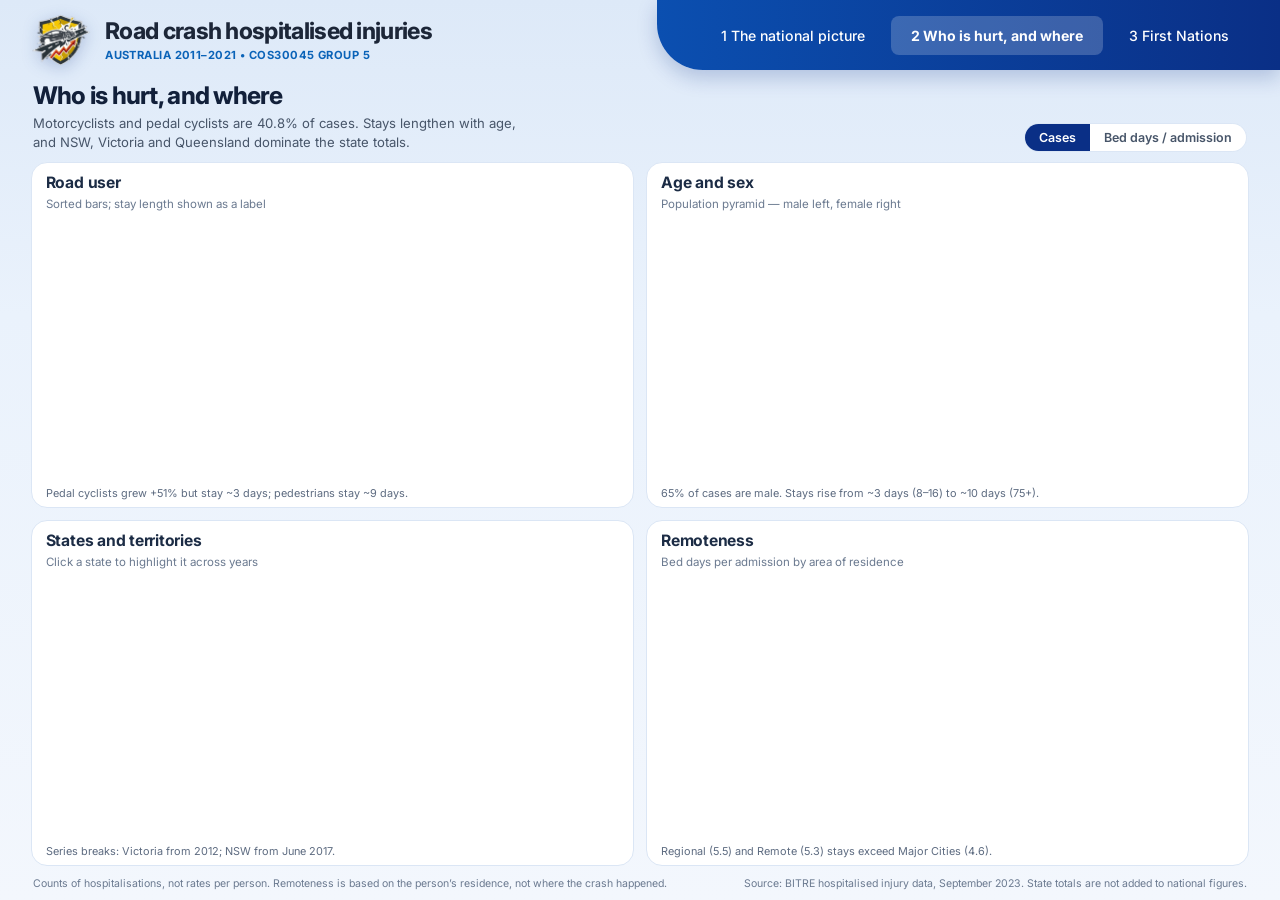
==== page2.html @ 99172b2d "refactoring and amendements to page 2 and 3" ====
<!DOCTYPE html>
<html lang="en">
<head>
  <meta charset="UTF-8">
  <meta name="viewport" content="width=device-width, initial-scale=1.0">
  <title>Who is hurt, and where | Road crash hospitalised injuries 2011–2021</title>
  <link rel="preconnect" href="https://fonts.googleapis.com">
  <link rel="preconnect" href="https://fonts.gstatic.com" crossorigin>
  <link href="https://fonts.googleapis.com/css2?family=Inter:wght@400;500;600;700;800&display=swap" rel="stylesheet">
  <link rel="stylesheet" href="css/styles.css">
  <link rel="stylesheet" href="css/page2.css">
</head>
<body>
  <div class="fit-shell">

    <header class="topbar">
      <div class="brand-block">
        <img class="brand-logo" src="assets/logo.png" alt="Dashboard logo">
        <div class="brand-text">
          <h1 class="brand-title">Road crash hospitalised injuries</h1>
          <p class="brand-subtitle">Australia 2011–2021 &bull; COS30045 Group 5</p>
        </div>
      </div>
      <nav class="tabbar" aria-label="Story pages">
        <a class="tab" href="index.html">1 The national picture</a>
        <a class="tab is-active" href="page2.html" aria-current="page">2 Who is hurt, and where</a>
        <a class="tab" href="page3.html">3 First Nations</a>
      </nav>
    </header>

    <main class="p2-main">
      <div class="p2-intro">
        <div>
          <h2 id="headline">Who is hurt, and where</h2>
          <p id="subline" class="p2-sub">
            Motorcyclists and pedal cyclists are 40.8% of cases. Stays lengthen with age,
            and NSW, Victoria and Queensland dominate the state totals.
          </p>
        </div>
        <div class="p2-controls">
          <div id="yearRail" class="year-rail" role="group" aria-label="Select year"></div>
          <div class="toggle" role="group" aria-label="Measure">
            <button type="button" id="btnCases" aria-pressed="true">Cases</button>
            <button type="button" id="btnStay" aria-pressed="false">Bed days / admission</button>
          </div>
        </div>
      </div>

      <section class="p2-grid" aria-label="Demographic and place charts">
        <article class="chart-card">
          <div class="chart-header">
            <div>
              <h2 class="chart-title">Road user</h2>
              <p class="chart-subtitle">Sorted bars; stay length shown as a label</p>
            </div>
          </div>
          <div id="roadUserChart" class="svg-container"></div>
          <p class="chart-insight">Pedal cyclists grew +51% but stay ~3 days; pedestrians stay ~9 days.</p>
        </article>

        <article class="chart-card">
          <div class="chart-header">
            <div>
              <h2 class="chart-title">Age and sex</h2>
              <p class="chart-subtitle">Population pyramid — male left, female right</p>
            </div>
          </div>
          <div id="ageSexChart" class="svg-container"></div>
          <p class="chart-insight">65% of cases are male. Stays rise from ~3 days (8–16) to ~10 days (75+).</p>
        </article>

        <article class="chart-card">
          <div class="chart-header">
            <div>
              <h2 class="chart-title">States and territories</h2>
              <p class="chart-subtitle">Click a state to highlight it across years</p>
            </div>
          </div>
          <div id="stateChart" class="svg-container"></div>
          <p class="chart-insight">Series breaks: Victoria from 2012; NSW from June 2017.</p>
        </article>

        <article class="chart-card">
          <div class="chart-header">
            <div>
              <h2 class="chart-title">Remoteness</h2>
              <p class="chart-subtitle">Bed days per admission by area of residence</p>
            </div>
          </div>
          <div id="remotenessChart" class="svg-container"></div>
          <p class="chart-insight">Regional (5.5) and Remote (5.3) stays exceed Major Cities (4.6).</p>
        </article>
      </section>
    </main>

    <footer class="footer-bar">
      <span>Counts of hospitalisations, not rates per person. Remoteness is based on the person’s residence, not where the crash happened.</span>
      <span>Source: BITRE hospitalised injury data, September 2023. State totals are not added to national figures.</span>
    </footer>
  </div>

  <script src="https://d3js.org/d3.v7.min.js"></script>
  <script src="js/shared-constants.js"></script>
  <script src="js/page2.js"></script>
</body>
</html>
---- css/styles.css ----
:root {
  color-scheme: light;
  --pad: clamp(16px, 2.4vw, 36px);
  --text-main: #1f2a3d;
  --text-muted: #6b7a90;
  --border-color: #dbe6f5;
  --blue-dark: #0a2f86;
  --blue: #0a63b8;
  --blue-light: #33b1f0;
}

* { box-sizing: border-box; margin: 0; padding: 0; }

html { min-width: 320px; scroll-behavior: smooth; }

body {
  min-height: 100vh;
  font-family: Inter, "Segoe UI", ui-sans-serif, system-ui, -apple-system, sans-serif;
  background: linear-gradient(180deg, #dde9f8 0%, #eaf2fc 35%, #f3f7fd 100%) fixed;
  color: var(--text-main);
  -webkit-font-smoothing: antialiased;
}

button, select { font: inherit; }
[hidden] { display: none !important; }
.control-item select:disabled { cursor: default; opacity: 0.6; }
.data-scope { color: #4a586d; font-size: 0.78rem; line-height: 1.5; }
.chart-note { margin-top: 10px; color: #5d6b80; font-size: 0.73rem; line-height: 1.5; }
.heat-table th:focus-visible, .heat-table tr:focus-visible { outline: 2px solid var(--blue); outline-offset: -2px; }

.dashboard-shell {
  width: min(100%, 1760px);
  min-height: 100vh;
  margin: 0 auto;
  padding: 0 var(--pad) 20px;
  display: flex;
  flex-direction: column;
  gap: 18px;
}

/* ---------- Header: brand + curved tab bar ---------- */
.topbar {
  display: flex;
  align-items: stretch;
  justify-content: space-between;
  gap: 24px;
  margin: 0 calc(var(--pad) * -1);
  padding-left: var(--pad);
}

.brand-block { display: flex; align-items: center; gap: 14px; min-width: 0; padding: 14px 0 4px; }

.brand-logo {
  display: block;
  flex-shrink: 0;
  width: auto;
  height: 66px;
  filter: drop-shadow(0 4px 8px rgba(10, 47, 134, 0.22));
}

.brand-text { min-width: 0; }
.brand-title { font-size: clamp(1.15rem, 1.8vw, 1.7rem); font-weight: 750; letter-spacing: -0.03em; line-height: 1.15; color: #1c2638; }
.brand-subtitle { margin-top: 4px; color: var(--blue); font-size: 0.7rem; font-weight: 700; letter-spacing: 0.04em; text-transform: uppercase; }

.tabbar {
  display: flex;
  align-items: center;
  gap: 6px;
  flex-shrink: 0;
  padding: 0 var(--pad) 0 44px;
  border-radius: 0 0 0 46px;
  background: linear-gradient(90deg, #0b4fb0, var(--blue-dark));
  box-shadow: 0 8px 20px rgba(10, 47, 134, 0.22);
}

.tab {
  padding: 11px 20px;
  border-radius: 8px;
  color: #fff;
  font-size: 0.88rem;
  font-weight: 500;
  text-decoration: none;
  white-space: nowrap;
  transition: background 150ms ease;
}
.tab:hover { background: rgba(255, 255, 255, 0.12); }
.tab.is-active { background: rgba(255, 255, 255, 0.2); font-weight: 700; }

.btn-reset {
  margin-left: 14px;
  padding: 11px 20px;
  border: 0;
  border-radius: 8px;
  background: #fff;
  color: #0a4fb0;
  font-size: 0.86rem;
  font-weight: 700;
  white-space: nowrap;
  cursor: pointer;
  box-shadow: 0 3px 8px rgba(0, 0, 0, 0.12);
  transition: transform 120ms ease, background 120ms ease;
}
.btn-reset:hover { background: #eef5ff; }
.btn-reset:active { transform: translateY(1px); }

/* ---------- Filters ---------- */
.controls-bar { display: flex; flex-wrap: wrap; align-items: end; gap: 12px; }
.control-item { display: flex; flex-direction: column; gap: 5px; }

.control-item label {
  padding-left: 2px;
  color: var(--text-muted);
  font-size: 0.66rem;
  font-weight: 700;
  letter-spacing: 0.08em;
  text-transform: uppercase;
}

.control-item select {
  min-height: 40px;
  min-width: 190px;
  padding: 0 32px 0 12px;
  border: 1px solid var(--border-color);
  border-radius: 10px;
  outline: none;
  background-color: #fff;
  color: var(--text-main);
  font-size: 0.82rem;
  font-weight: 550;
  cursor: pointer;
  transition: border-color 150ms ease, box-shadow 150ms ease;
}
.control-item select:hover { border-color: #b9cde9; }
.control-item select:focus-visible, .btn-reset:focus-visible, .tab:focus-visible {
  outline: 3px solid rgba(51, 177, 240, 0.45);
  outline-offset: 2px;
}

/* ---------- KPI gradient cards ---------- */
.kpi-strip { display: grid; grid-template-columns: repeat(7, minmax(0, 1fr)); gap: 14px; }

.kpi-card {
  display: flex;
  min-width: 0;
  min-height: 130px;
  flex-direction: column;
  justify-content: space-between;
  gap: 6px;
  padding: 18px 18px 16px;
  border-radius: 16px;
  color: #fff;
  box-shadow: 0 8px 18px rgba(30, 50, 110, 0.16);
}

.kpi-label { font-size: 0.95rem; font-weight: 500; opacity: 0.95; line-height: 1.25; }
.kpi-value { font-size: clamp(1.45rem, 1.9vw, 2.05rem); font-weight: 750; letter-spacing: -0.03em; line-height: 1.05; overflow-wrap: anywhere; }
.kpi-sub { font-size: 0.72rem; line-height: 1.35; opacity: 0.85; }

.kpi-1 { background: linear-gradient(135deg, #6a35c4, #4d57d2); }
.kpi-2 { background: linear-gradient(135deg, #153d94, #0c5fb6); }
.kpi-3 { background: linear-gradient(135deg, #0a86c9, #0398da); }
.kpi-4 { background: linear-gradient(135deg, #10a58f, #22d07c); }
.kpi-5 { background: linear-gradient(135deg, #d24a9c, #ec6670); }
.kpi-6 { background: linear-gradient(135deg, #7b3fb3, #8f58c4); }
.kpi-7 { background: linear-gradient(135deg, #5b3ec3, #4a62d6); }

/* ---------- Chart cards ---------- */
.charts-grid { display: grid; grid-template-columns: repeat(2, minmax(0, 1fr)); gap: 16px; }

.chart-card {
  display: flex;
  min-width: 0;
  min-height: 360px;
  flex-direction: column;
  padding: 18px 20px 14px;
  border: 1px solid var(--border-color);
  border-radius: 16px;
  background: #fff;
  scroll-margin-top: 12px;
}

.chart-header { display: flex; align-items: flex-start; justify-content: space-between; gap: 12px; margin-bottom: 6px; }
.chart-header > div { min-width: 0; }
.chart-title { color: #1c2c45; font-size: 0.98rem; font-weight: 700; letter-spacing: -0.015em; line-height: 1.3; }
.chart-subtitle { margin-top: 3px; color: var(--text-muted); font-size: 0.72rem; line-height: 1.4; }

.chart-badge {
  flex-shrink: 0;
  padding: 6px 10px;
  border-radius: 999px;
  background: #eaf4fd;
  color: var(--blue);
  font-size: 0.64rem;
  font-weight: 700;
  line-height: 1;
  white-space: nowrap;
}

.svg-container { position: relative; width: 100%; min-height: 250px; flex: 1 1 0; }
.svg-container svg { display: block; width: 100%; height: 100%; overflow: visible; }

.chart-legend { display: flex; flex-wrap: wrap; gap: 6px 16px; padding: 4px 0 2px; color: #4a586d; font-size: 0.74rem; }
.chart-legend:empty { display: none; }
.legend-item { display: inline-flex; align-items: center; gap: 6px; cursor: pointer; }
.legend-swatch { display: inline-block; width: 9px; height: 9px; border-radius: 50%; }

/* ---------- D3 axes, grid, tooltip ---------- */
.axis path, .axis line { stroke: #e3eaf4; }
.axis text { fill: #5d6b80; font-size: 11px; font-family: inherit; }
.grid line { stroke: #d5deea; stroke-dasharray: 1.5, 3; }
.grid path { stroke: none; }
.bar-interactive { cursor: pointer; transition: opacity 120ms ease; }
.bar-interactive:hover { opacity: 0.8; }

.d3-tooltip {
  position: fixed;
  z-index: 1000;
  max-width: 270px;
  padding: 10px 13px;
  border-radius: 10px;
  background: rgba(14, 32, 76, 0.96);
  box-shadow: 0 10px 28px rgba(10, 25, 60, 0.25);
  color: #f8fbff;
  font-size: 0.76rem;
  line-height: 1.5;
  opacity: 0;
  pointer-events: none;
  transition: opacity 100ms ease;
}
.d3-tooltip strong { display: block; margin-bottom: 4px; padding-bottom: 4px; border-bottom: 1px solid rgba(255, 255, 255, 0.18); color: #fff; font-size: 0.82rem; }

.footer-bar {
  display: flex;
  align-items: flex-start;
  justify-content: space-between;
  gap: 12px 24px;
  padding: 4px 2px 8px;
  color: #6b7a90;
  font-size: 0.68rem;
  line-height: 1.5;
}

/* ---------- Responsive ---------- */
@media (max-width: 1400px) {
  .kpi-strip { grid-template-columns: repeat(4, minmax(0, 1fr)); }
}

@media (max-width: 1100px) {
  .topbar { flex-direction: column; gap: 10px; padding-right: 0; }
  .tabbar { overflow-x: auto; padding: 8px var(--pad); border-radius: 0; }
  .brand-block { padding-top: 14px; }
  .charts-grid { grid-template-columns: minmax(0, 1fr); }
}

@media (max-width: 760px) {
  .kpi-strip { grid-template-columns: repeat(2, minmax(0, 1fr)); gap: 10px; }
  .kpi-card { min-height: 112px; padding: 14px; }
  .controls-bar { display: grid; grid-template-columns: repeat(2, minmax(0, 1fr)); }
  .control-item select { width: 100%; min-width: 0; }
  .chart-card { min-height: 320px; padding: 15px 14px 12px; }
  .footer-bar { flex-direction: column; gap: 5px; }
}

@media (max-width: 420px) {
  .kpi-strip { grid-template-columns: minmax(0, 1fr); }
  .chart-header { flex-direction: column; }
}

@media (prefers-reduced-motion: reduce) {
  *, *::before, *::after { scroll-behavior: auto !important; transition-duration: 0.01ms !important; }
}

/* ---------- Views (tabs) & expandable charts ---------- */
.chart-card.is-hidden { display: none; }
.charts-grid .chart-card.is-solo { grid-column: 1 / -1; min-height: 520px; }

.chart-actions { display: flex; align-items: center; gap: 8px; flex-shrink: 0; }

.btn-expand {
  display: grid;
  width: 30px;
  height: 30px;
  place-items: center;
  border: 1px solid var(--border-color);
  border-radius: 8px;
  background: #f4f8fe;
  color: var(--blue);
  cursor: pointer;
  transition: background 120ms ease, border-color 120ms ease;
}
.btn-expand:hover { background: #e3effc; border-color: #b9cde9; }
.btn-expand:focus-visible { outline: 3px solid rgba(51, 177, 240, 0.45); outline-offset: 2px; }
.btn-expand .material-symbols-outlined { font-size: 18px; line-height: 1; }

.backdrop {
  position: fixed;
  z-index: 800;
  inset: 0;
  display: none;
  background: rgba(10, 30, 70, 0.5);
  backdrop-filter: blur(3px);
}
.backdrop.is-open { display: block; }
body.no-scroll { overflow: hidden; }

.charts-grid .chart-card.is-expanded {
  position: fixed;
  z-index: 900;
  inset: 5vh 5vw;
  min-height: 0;
  padding: 24px 28px 18px;
  box-shadow: 0 24px 70px rgba(5, 20, 60, 0.4);
}
.chart-card.is-expanded .chart-title { font-size: 1.2rem; }
.chart-card.is-expanded .svg-container { min-height: 0; }

@media (max-width: 760px) {
  .charts-grid .chart-card.is-expanded { inset: 2vh 2vw; padding: 16px 14px 12px; }
  .charts-grid .chart-card.is-solo { min-height: 380px; }
  .responsive-chart { flex: 0 0 auto; }
  .responsive-chart svg { height: auto; }
}

/* ---------- Heat-map tables ---------- */
.charts-grid .chart-card.is-wide { grid-column: 1 / -1; min-height: 380px; }

.table-container { display: flex; min-height: 0; flex: 1 1 auto; flex-direction: column; }
.table-wrap { max-height: 460px; flex: 1 1 auto; overflow: auto; border-top: 1px solid #edf1f7; }
.chart-card.is-expanded .table-wrap { max-height: none; }

.heat-table { width: 100%; border-collapse: collapse; font-size: 0.84rem; }
.heat-table th {
  position: sticky;
  top: 0;
  z-index: 1;
  padding: 12px 10px;
  border-bottom: 1px solid #e5ecf5;
  background: #fff;
  color: #1c2c45;
  font-size: 0.82rem;
  font-weight: 700;
  line-height: 1.25;
  cursor: pointer;
  user-select: none;
}
.heat-table th:hover { color: var(--blue); }
.sort-arrow { display: block; color: #1c2c45; font-size: 0.6rem; line-height: 1; }
.heat-table .col-text { text-align: left; }
.heat-table .col-num { text-align: right; font-variant-numeric: tabular-nums; }
.heat-table td { padding: 9px 10px; border-bottom: 1px solid #f1f4f9; color: #26334a; }
.heat-table tbody tr:nth-child(even) td.col-text { background: #f7fafd; }
.heat-table tbody tr.is-clickable { cursor: pointer; }
.heat-table tbody tr.is-clickable:hover td { filter: brightness(0.96); }
.heat-table tbody tr.is-active td.col-text { font-weight: 700; color: var(--blue); box-shadow: inset 3px 0 0 var(--highlight, #e0557a); }
.heat-table tbody tr.is-active td { font-weight: 700; }

/* Shown inside a card when its chart/table fails to draw */
.chart-error {
  margin: 12px 0;
  padding: 12px 14px;
  border: 1px solid #f3c9d3;
  border-radius: 10px;
  background: #fff4f6;
  color: #a1264a;
  font-size: 0.78rem;
  line-height: 1.5;
}


html, body { height: 100%; overflow: hidden; }

/* The whole page is exactly one viewport tall, so nothing scrolls */
.fit-shell {
  display: grid;
  grid-template-rows: auto minmax(0, 1fr) auto;
  gap: 10px;
  width: min(100%, 1760px);
  height: 100vh;
  margin: 0 auto;
  padding: 0 var(--pad) 8px;
}
.fit-shell .topbar { margin-bottom: 0; }
.fit-shell .brand-logo { height: 52px; }

/* Page-1 layout lives in css/page1.css; pages 2–3 have their own layout sheets. */
.toggle { display: inline-flex; flex-shrink: 0; border: 1px solid var(--border-color); border-radius: 999px; overflow: hidden; }
.toggle button { padding: 6px 14px; border: 0; background: #fff; color: #475569; font-size: 0.78rem; font-weight: 600; cursor: pointer; }
.toggle button[aria-pressed="true"] { background: var(--blue-dark); color: #fff; }
.toggle button:focus-visible { outline: 3px solid rgba(51, 177, 240, 0.6); outline-offset: 2px; }

.fit-shell .footer-bar { padding: 0 2px; font-size: 0.66rem; }

@media (max-height: 720px) {
  .fit-shell .brand-logo { height: 40px; }
}
---- css/page2.css ----
/*
 * Page 2 layout: headline strip + 2×2 chart grid, fixed to one viewport.
 * AI prompts used: build page 2 in the same one-screen / minmax(0) / SVG-in-box
 * style as page 1, with shared year selector and cases / stay toggle.
 */

.p2-main {
  display: grid;
  grid-template-rows: auto minmax(0, 1fr);
  gap: 10px;
  min-height: 0;
}

.p2-intro {
  display: flex;
  align-items: flex-end;
  justify-content: space-between;
  gap: 12px 20px;
  min-width: 0;
  padding: 2px 2px 0;
}

.p2-intro h2 {
  font-size: clamp(1.15rem, 1.9vw, 1.7rem);
  font-weight: 750;
  letter-spacing: -0.03em;
  line-height: 1.15;
  color: #12203a;
}

.p2-intro .p2-sub {
  margin-top: 4px;
  color: #475569;
  font-size: 0.82rem;
  line-height: 1.45;
  max-width: 62ch;
}

.p2-controls {
  display: flex;
  flex-wrap: wrap;
  align-items: center;
  justify-content: flex-end;
  gap: 10px;
  flex-shrink: 0;
}

.year-rail {
  display: flex;
  flex-wrap: wrap;
  gap: 4px;
  max-width: min(100%, 560px);
}

.year-rail button {
  min-width: 40px;
  padding: 5px 8px;
  border: 1px solid var(--border-color);
  border-radius: 8px;
  background: #fff;
  color: #475569;
  font-size: 0.72rem;
  font-weight: 650;
  cursor: pointer;
}

.year-rail button[aria-pressed="true"] {
  border-color: var(--blue-dark);
  background: var(--blue-dark);
  color: #fff;
}

.year-rail button:focus-visible,
.toggle button:focus-visible,
.p2-grid [tabindex]:focus-visible {
  outline: 3px solid rgba(51, 177, 240, 0.6);
  outline-offset: 2px;
}

.p2-grid {
  display: grid;
  grid-template-columns: repeat(2, minmax(0, 1fr));
  grid-template-rows: repeat(2, minmax(0, 1fr));
  gap: 12px;
  min-height: 0;
}

.p2-grid .chart-card {
  min-height: 0;
  padding: 10px 14px 6px;
}

.p2-grid .svg-container {
  min-height: 0;
  overflow: hidden;
}

.p2-grid .svg-container svg {
  position: absolute;
  inset: 0;
  width: 100%;
  height: 100%;
}

.chart-insight {
  margin-top: 2px;
  color: #5d6b80;
  font-size: 0.68rem;
  line-height: 1.35;
}

.fit-shell .footer-bar a {
  color: inherit;
}

@media (max-height: 720px) {
  .p2-intro .p2-sub,
  .chart-insight { display: none; }
  .p2-grid { gap: 8px; }
  .p2-grid .chart-card { padding: 8px 10px 4px; }
}

@media (max-width: 980px) {
  .p2-intro { flex-direction: column; align-items: stretch; }
  .p2-controls { justify-content: flex-start; }
  .p2-grid {
    grid-template-columns: minmax(0, 1fr);
    grid-template-rows: repeat(4, minmax(0, 1fr));
  }
}
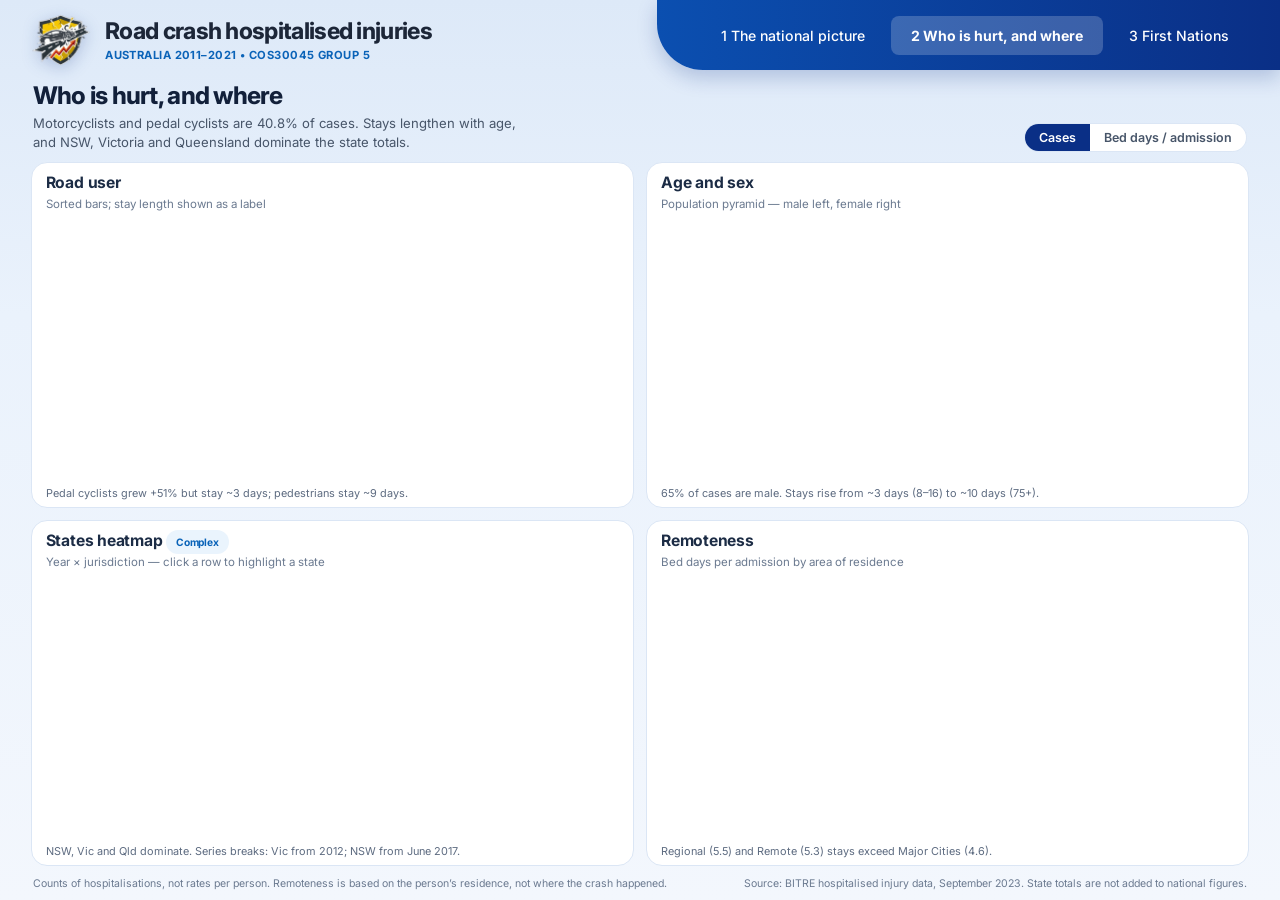
==== commit 5b5832a5: "refactoring the graphs and adding complex charts" ====
--- a/page2.html
+++ b/page2.html
@@ -72,12 +72,12 @@
         <article class="chart-card">
           <div class="chart-header">
             <div>
-              <h2 class="chart-title">States and territories</h2>
-              <p class="chart-subtitle">Click a state to highlight it across years</p>
+              <h2 class="chart-title">States heatmap <span class="chart-badge">Complex</span></h2>
+              <p class="chart-subtitle">Year × jurisdiction — click a row to highlight a state</p>
             </div>
           </div>
           <div id="stateChart" class="svg-container"></div>
-          <p class="chart-insight">Series breaks: Victoria from 2012; NSW from June 2017.</p>
+          <p class="chart-insight">NSW, Vic and Qld dominate. Series breaks: Vic from 2012; NSW from June 2017.</p>
         </article>
 
         <article class="chart-card">
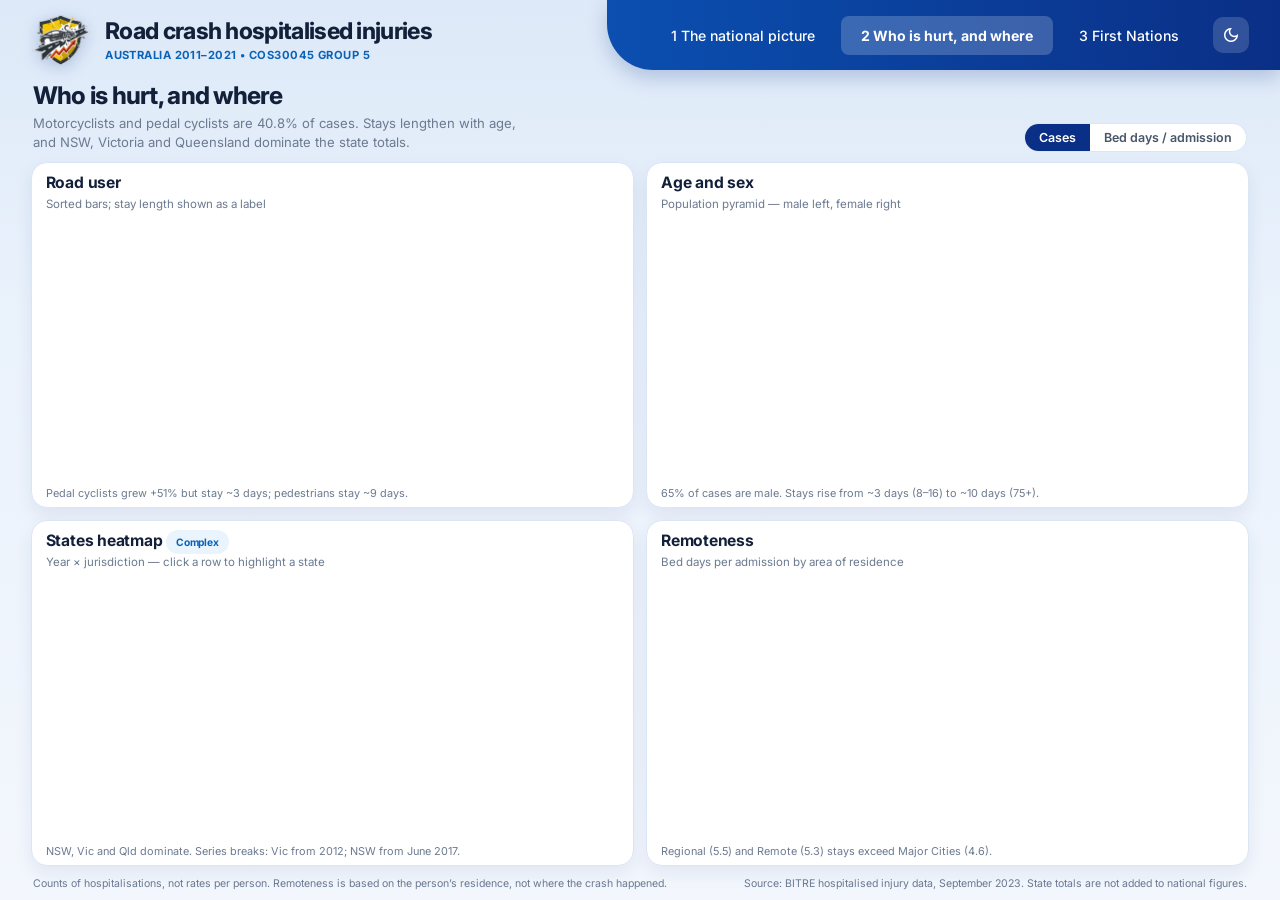
==== commit de81bc11: "added dark and light mode feature" ====
--- a/page2.html
+++ b/page2.html
@@ -4,9 +4,20 @@
   <meta charset="UTF-8">
   <meta name="viewport" content="width=device-width, initial-scale=1.0">
   <title>Who is hurt, and where | Road crash hospitalised injuries 2011–2021</title>
+  <script>
+    (function () {
+      try {
+        var t = localStorage.getItem("cos30045-theme");
+        if (t === "dark" || (!t && window.matchMedia("(prefers-color-scheme: dark)").matches)) {
+          document.documentElement.setAttribute("data-theme", "dark");
+        }
+      } catch (e) { /* ignore */ }
+    })();
+  </script>
   <link rel="preconnect" href="https://fonts.googleapis.com">
   <link rel="preconnect" href="https://fonts.gstatic.com" crossorigin>
   <link href="https://fonts.googleapis.com/css2?family=Inter:wght@400;500;600;700;800&display=swap" rel="stylesheet">
+  <link href="https://fonts.googleapis.com/css2?family=Material+Symbols+Outlined:opsz,wght,FILL,GRAD@24,400,0,0&display=swap" rel="stylesheet">
   <link rel="stylesheet" href="css/styles.css">
   <link rel="stylesheet" href="css/page2.css">
 </head>
@@ -25,6 +36,9 @@
         <a class="tab" href="index.html">1 The national picture</a>
         <a class="tab is-active" href="page2.html" aria-current="page">2 Who is hurt, and where</a>
         <a class="tab" href="page3.html">3 First Nations</a>
+        <button type="button" class="btn-theme" id="themeToggle" aria-label="Switch to dark mode" title="Dark mode">
+          <span class="material-symbols-outlined" aria-hidden="true">dark_mode</span>
+        </button>
       </nav>
     </header>
 
--- a/css/styles.css
+++ b/css/styles.css
@@ -3,10 +3,50 @@
   --pad: clamp(16px, 2.4vw, 36px);
   --text-main: #1f2a3d;
   --text-muted: #6b7a90;
+  --text-heading: #12203a;
   --border-color: #dbe6f5;
   --blue-dark: #0a2f86;
   --blue: #0a63b8;
   --blue-light: #33b1f0;
+  --page-bg: linear-gradient(180deg, #dde9f8 0%, #eaf2fc 35%, #f3f7fd 100%);
+  --card-bg: #fff;
+  --card-shadow: 0 8px 18px rgba(30, 50, 110, 0.08);
+  --control-bg: #fff;
+  --control-text: #475569;
+  --axis-stroke: #e3eaf4;
+  --grid-stroke: #d5deea;
+  --axis-text: #5d6b80;
+  --badge-bg: #eaf4fd;
+  --expand-bg: #f4f8fe;
+  --footer-text: #6b7a90;
+  --chart-ink: #1e293b;
+  --chart-muted: #475569;
+  --chart-warn: #b45309;
+}
+
+html[data-theme="dark"] {
+  color-scheme: dark;
+  --text-main: #e8eef7;
+  --text-muted: #9aabc2;
+  --text-heading: #f1f5fb;
+  --border-color: #2c3b55;
+  --blue-dark: #3d7fd4;
+  --blue: #5ba3e8;
+  --blue-light: #7ec8f5;
+  --page-bg: linear-gradient(180deg, #0b1424 0%, #111c31 40%, #15233a 100%);
+  --card-bg: #182338;
+  --card-shadow: 0 10px 24px rgba(0, 0, 0, 0.35);
+  --control-bg: #1e2d45;
+  --control-text: #c5d0e0;
+  --axis-stroke: #2f405c;
+  --grid-stroke: #2a3a52;
+  --axis-text: #9aabc2;
+  --badge-bg: #243552;
+  --expand-bg: #1e2d45;
+  --footer-text: #8a9bb3;
+  --chart-ink: #e2e8f0;
+  --chart-muted: #94a3b8;
+  --chart-warn: #f0b45a;
 }
 
 * { box-sizing: border-box; margin: 0; padding: 0; }
@@ -16,16 +56,17 @@
 body {
   min-height: 100vh;
   font-family: Inter, "Segoe UI", ui-sans-serif, system-ui, -apple-system, sans-serif;
-  background: linear-gradient(180deg, #dde9f8 0%, #eaf2fc 35%, #f3f7fd 100%) fixed;
+  background: var(--page-bg) fixed;
   color: var(--text-main);
   -webkit-font-smoothing: antialiased;
+  transition: background-color 200ms ease, color 200ms ease;
 }
 
 button, select { font: inherit; }
 [hidden] { display: none !important; }
 .control-item select:disabled { cursor: default; opacity: 0.6; }
-.data-scope { color: #4a586d; font-size: 0.78rem; line-height: 1.5; }
-.chart-note { margin-top: 10px; color: #5d6b80; font-size: 0.73rem; line-height: 1.5; }
+.data-scope { color: var(--text-muted); font-size: 0.78rem; line-height: 1.5; }
+.chart-note { margin-top: 10px; color: var(--text-muted); font-size: 0.73rem; line-height: 1.5; }
 .heat-table th:focus-visible, .heat-table tr:focus-visible { outline: 2px solid var(--blue); outline-offset: -2px; }
 
 .dashboard-shell {
@@ -59,8 +100,30 @@
 }
 
 .brand-text { min-width: 0; }
-.brand-title { font-size: clamp(1.15rem, 1.8vw, 1.7rem); font-weight: 750; letter-spacing: -0.03em; line-height: 1.15; color: #1c2638; }
+.brand-title { font-size: clamp(1.15rem, 1.8vw, 1.7rem); font-weight: 750; letter-spacing: -0.03em; line-height: 1.15; color: var(--text-heading); }
 .brand-subtitle { margin-top: 4px; color: var(--blue); font-size: 0.7rem; font-weight: 700; letter-spacing: 0.04em; text-transform: uppercase; }
+
+.btn-theme {
+  display: grid;
+  width: 36px;
+  height: 36px;
+  margin-left: 8px;
+  place-items: center;
+  flex-shrink: 0;
+  border: 0;
+  border-radius: 10px;
+  background: rgba(255, 255, 255, 0.16);
+  color: #fff;
+  cursor: pointer;
+  transition: background 150ms ease, transform 120ms ease;
+}
+.btn-theme:hover { background: rgba(255, 255, 255, 0.26); }
+.btn-theme:active { transform: translateY(1px); }
+.btn-theme:focus-visible {
+  outline: 3px solid rgba(51, 177, 240, 0.55);
+  outline-offset: 2px;
+}
+.btn-theme .material-symbols-outlined { font-size: 20px; line-height: 1; }
 
 .tabbar {
   display: flex;
@@ -175,20 +238,22 @@
   padding: 18px 20px 14px;
   border: 1px solid var(--border-color);
   border-radius: 16px;
-  background: #fff;
+  background: var(--card-bg);
+  box-shadow: var(--card-shadow);
   scroll-margin-top: 12px;
+  transition: background-color 200ms ease, border-color 200ms ease, box-shadow 200ms ease;
 }
 
 .chart-header { display: flex; align-items: flex-start; justify-content: space-between; gap: 12px; margin-bottom: 6px; }
 .chart-header > div { min-width: 0; }
-.chart-title { color: #1c2c45; font-size: 0.98rem; font-weight: 700; letter-spacing: -0.015em; line-height: 1.3; }
+.chart-title { color: var(--text-heading); font-size: 0.98rem; font-weight: 700; letter-spacing: -0.015em; line-height: 1.3; }
 .chart-subtitle { margin-top: 3px; color: var(--text-muted); font-size: 0.72rem; line-height: 1.4; }
 
 .chart-badge {
   flex-shrink: 0;
   padding: 6px 10px;
   border-radius: 999px;
-  background: #eaf4fd;
+  background: var(--badge-bg);
   color: var(--blue);
   font-size: 0.64rem;
   font-weight: 700;
@@ -199,15 +264,15 @@
 .svg-container { position: relative; width: 100%; min-height: 250px; flex: 1 1 0; }
 .svg-container svg { display: block; width: 100%; height: 100%; overflow: visible; }
 
-.chart-legend { display: flex; flex-wrap: wrap; gap: 6px 16px; padding: 4px 0 2px; color: #4a586d; font-size: 0.74rem; }
+.chart-legend { display: flex; flex-wrap: wrap; gap: 6px 16px; padding: 4px 0 2px; color: var(--text-muted); font-size: 0.74rem; }
 .chart-legend:empty { display: none; }
 .legend-item { display: inline-flex; align-items: center; gap: 6px; cursor: pointer; }
 .legend-swatch { display: inline-block; width: 9px; height: 9px; border-radius: 50%; }
 
 /* ---------- D3 axes, grid, tooltip ---------- */
-.axis path, .axis line { stroke: #e3eaf4; }
-.axis text { fill: #5d6b80; font-size: 11px; font-family: inherit; }
-.grid line { stroke: #d5deea; stroke-dasharray: 1.5, 3; }
+.axis path, .axis line { stroke: var(--axis-stroke); }
+.axis text { fill: var(--axis-text); font-size: 11px; font-family: inherit; }
+.grid line { stroke: var(--grid-stroke); stroke-dasharray: 1.5, 3; }
 .grid path { stroke: none; }
 .bar-interactive { cursor: pointer; transition: opacity 120ms ease; }
 .bar-interactive:hover { opacity: 0.8; }
@@ -235,7 +300,7 @@
   justify-content: space-between;
   gap: 12px 24px;
   padding: 4px 2px 8px;
-  color: #6b7a90;
+  color: var(--footer-text);
   font-size: 0.68rem;
   line-height: 1.5;
 }
@@ -266,8 +331,38 @@
   .chart-header { flex-direction: column; }
 }
 
+/* Subtle UI motion (disabled when prefers-reduced-motion) */
+.tab { transition: background 160ms ease, transform 160ms ease; }
+.tab:hover { transform: translateY(-1px); }
+.btn-next { transition: background 160ms ease, transform 160ms ease; }
+.btn-next:hover { transform: translateY(-1px); }
+.chart-card {
+  transition: box-shadow 180ms ease, transform 180ms ease;
+  animation: card-in 420ms ease both;
+}
+.chart-card:nth-child(2) { animation-delay: 60ms; }
+.chart-card:nth-child(3) { animation-delay: 120ms; }
+.chart-card:nth-child(4) { animation-delay: 180ms; }
+@keyframes card-in {
+  from { opacity: 0; transform: translateY(8px); }
+  to { opacity: 1; transform: translateY(0); }
+}
+.year-rail button,
+.toggle button {
+  transition: background 140ms ease, color 140ms ease, border-color 140ms ease, transform 140ms ease;
+}
+.year-rail button:hover,
+.toggle button:hover { transform: translateY(-1px); }
+.bar-interactive { transition: opacity 140ms ease, filter 140ms ease; }
+.d3-tooltip { transition: opacity 120ms ease; }
+
 @media (prefers-reduced-motion: reduce) {
-  *, *::before, *::after { scroll-behavior: auto !important; transition-duration: 0.01ms !important; }
+  *, *::before, *::after {
+    scroll-behavior: auto !important;
+    animation: none !important;
+    transition-duration: 0.01ms !important;
+  }
+  .tab:hover, .btn-next:hover, .year-rail button:hover, .toggle button:hover { transform: none; }
 }
 
 /* ---------- Views (tabs) & expandable charts ---------- */
@@ -283,12 +378,12 @@
   place-items: center;
   border: 1px solid var(--border-color);
   border-radius: 8px;
-  background: #f4f8fe;
+  background: var(--expand-bg);
   color: var(--blue);
   cursor: pointer;
-  transition: background 120ms ease, border-color 120ms ease;
-}
-.btn-expand:hover { background: #e3effc; border-color: #b9cde9; }
+  transition: background 120ms ease, border-color 120ms ease, transform 120ms ease;
+}
+.btn-expand:hover { filter: brightness(1.08); border-color: var(--blue-light); transform: scale(1.04); }
 .btn-expand:focus-visible { outline: 3px solid rgba(51, 177, 240, 0.45); outline-offset: 2px; }
 .btn-expand .material-symbols-outlined { font-size: 18px; line-height: 1; }
 
@@ -296,26 +391,52 @@
   position: fixed;
   z-index: 800;
   inset: 0;
-  display: none;
   background: rgba(10, 30, 70, 0.5);
   backdrop-filter: blur(3px);
-}
-.backdrop.is-open { display: block; }
+  opacity: 0;
+  visibility: hidden;
+  pointer-events: none;
+  transition: opacity 180ms ease, visibility 180ms ease;
+}
+.backdrop.is-open {
+  opacity: 1;
+  visibility: visible;
+  pointer-events: auto;
+}
 body.no-scroll { overflow: hidden; }
 
-.charts-grid .chart-card.is-expanded {
+.chart-card.is-expanded {
   position: fixed;
   z-index: 900;
   inset: 5vh 5vw;
+  display: flex;
   min-height: 0;
+  flex-direction: column;
   padding: 24px 28px 18px;
   box-shadow: 0 24px 70px rgba(5, 20, 60, 0.4);
+  animation: expand-in 220ms ease both;
+}
+@keyframes expand-in {
+  from { opacity: 0.85; transform: scale(0.985); }
+  to { opacity: 1; transform: scale(1); }
 }
 .chart-card.is-expanded .chart-title { font-size: 1.2rem; }
-.chart-card.is-expanded .svg-container { min-height: 0; }
+.chart-card.is-expanded .svg-container {
+  position: relative;
+  min-height: 0;
+  flex: 1 1 auto;
+  overflow: hidden;
+}
+.chart-card.is-expanded .svg-container svg {
+  position: absolute;
+  inset: 0;
+  width: 100%;
+  height: 100%;
+}
+.chart-card.is-expanded .chart-insight { display: none; }
 
 @media (max-width: 760px) {
-  .charts-grid .chart-card.is-expanded { inset: 2vh 2vw; padding: 16px 14px 12px; }
+  .chart-card.is-expanded { inset: 2vh 2vw; padding: 16px 14px 12px; }
   .charts-grid .chart-card.is-solo { min-height: 380px; }
   .responsive-chart { flex: 0 0 auto; }
   .responsive-chart svg { height: auto; }
@@ -384,9 +505,17 @@
 
 /* Page-1 layout lives in css/page1.css; pages 2–3 have their own layout sheets. */
 .toggle { display: inline-flex; flex-shrink: 0; border: 1px solid var(--border-color); border-radius: 999px; overflow: hidden; }
-.toggle button { padding: 6px 14px; border: 0; background: #fff; color: #475569; font-size: 0.78rem; font-weight: 600; cursor: pointer; }
+.toggle button { padding: 6px 14px; border: 0; background: var(--control-bg); color: var(--control-text); font-size: 0.78rem; font-weight: 600; cursor: pointer; }
 .toggle button[aria-pressed="true"] { background: var(--blue-dark); color: #fff; }
 .toggle button:focus-visible { outline: 3px solid rgba(51, 177, 240, 0.6); outline-offset: 2px; }
+
+html[data-theme="dark"] .brand-logo { filter: drop-shadow(0 4px 10px rgba(0, 0, 0, 0.45)) brightness(1.05); }
+html[data-theme="dark"] .backdrop { background: rgba(4, 10, 22, 0.72); }
+html[data-theme="dark"] .chart-error {
+  border-color: #7a3348;
+  background: #2a1820;
+  color: #f3a7bc;
+}
 
 .fit-shell .footer-bar { padding: 0 2px; font-size: 0.66rem; }
 
--- a/css/page2.css
+++ b/css/page2.css
@@ -25,12 +25,12 @@
   font-weight: 750;
   letter-spacing: -0.03em;
   line-height: 1.15;
-  color: #12203a;
+  color: var(--text-heading);
 }
 
 .p2-intro .p2-sub {
   margin-top: 4px;
-  color: #475569;
+  color: var(--text-muted);
   font-size: 0.82rem;
   line-height: 1.45;
   max-width: 62ch;
@@ -57,8 +57,8 @@
   padding: 5px 8px;
   border: 1px solid var(--border-color);
   border-radius: 8px;
-  background: #fff;
-  color: #475569;
+  background: var(--control-bg);
+  color: var(--control-text);
   font-size: 0.72rem;
   font-weight: 650;
   cursor: pointer;
@@ -104,7 +104,7 @@
 
 .chart-insight {
   margin-top: 2px;
-  color: #5d6b80;
+  color: var(--text-muted);
   font-size: 0.68rem;
   line-height: 1.35;
 }
